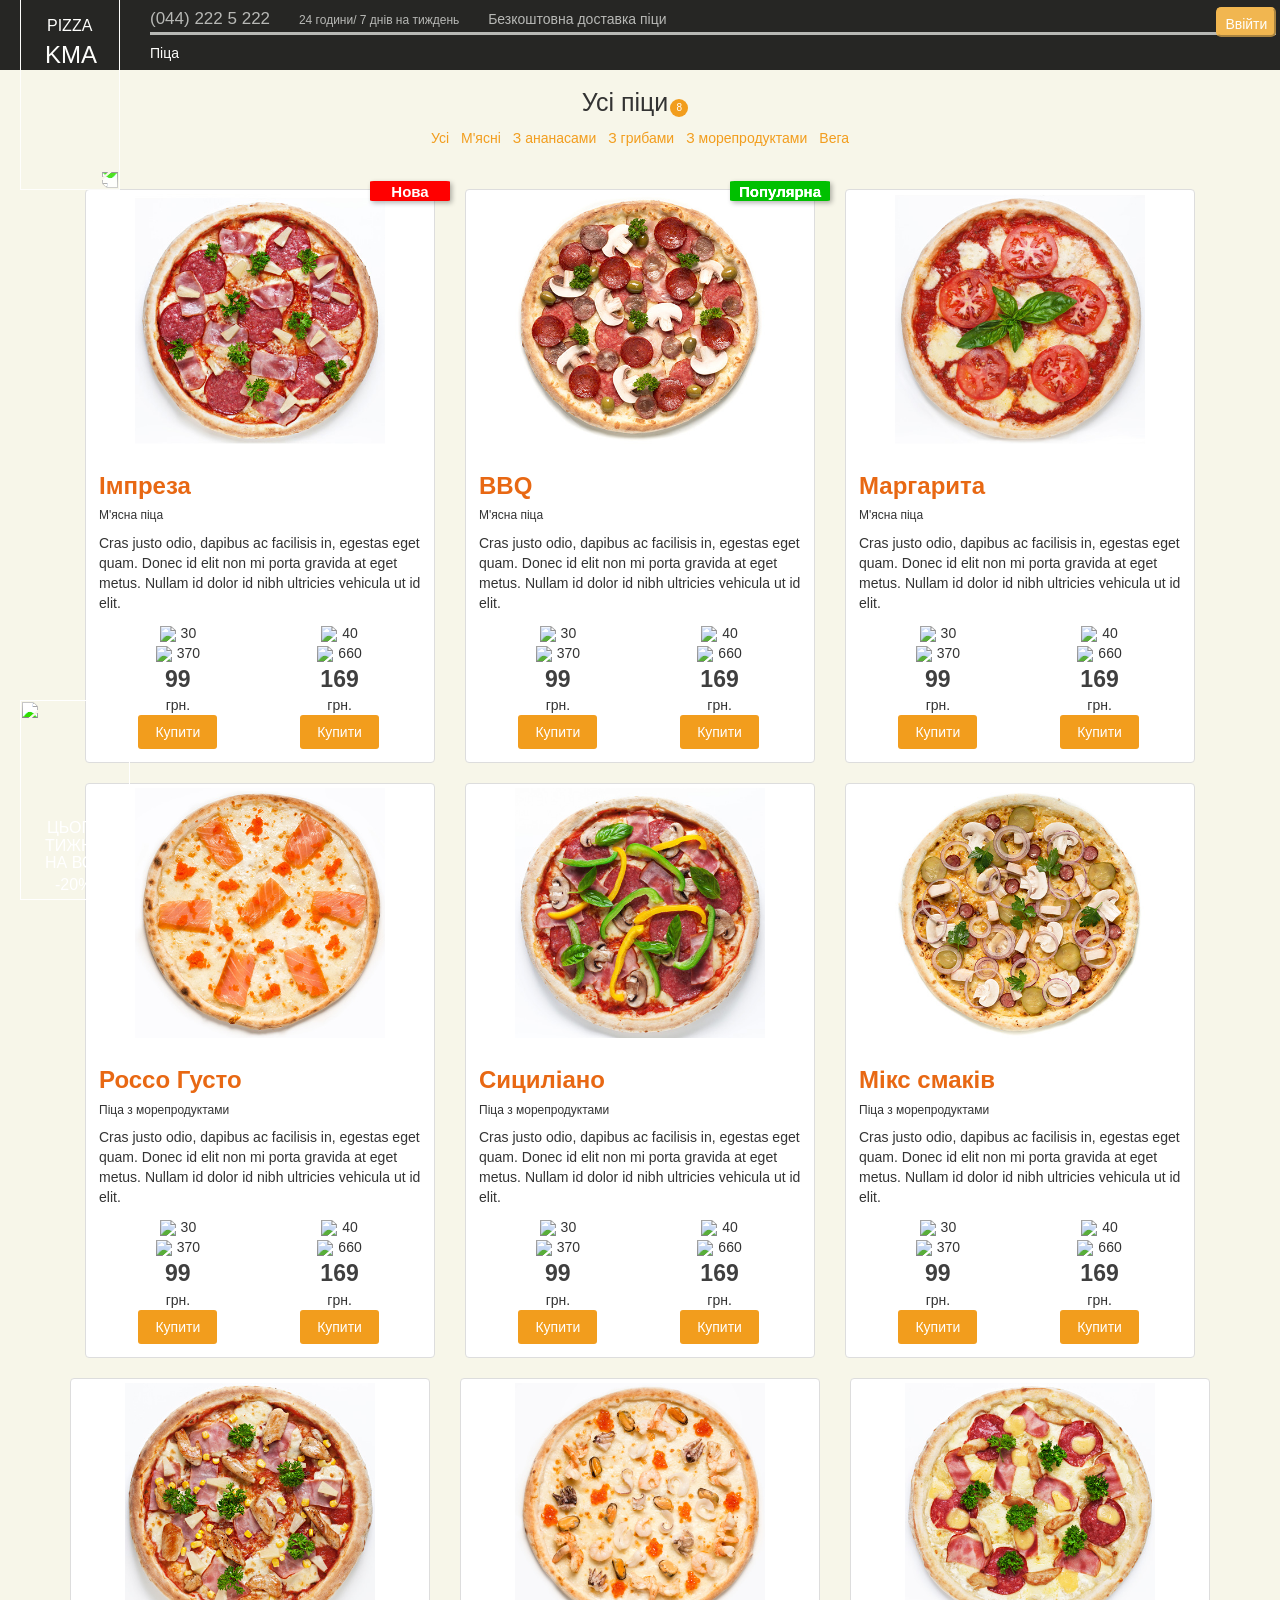
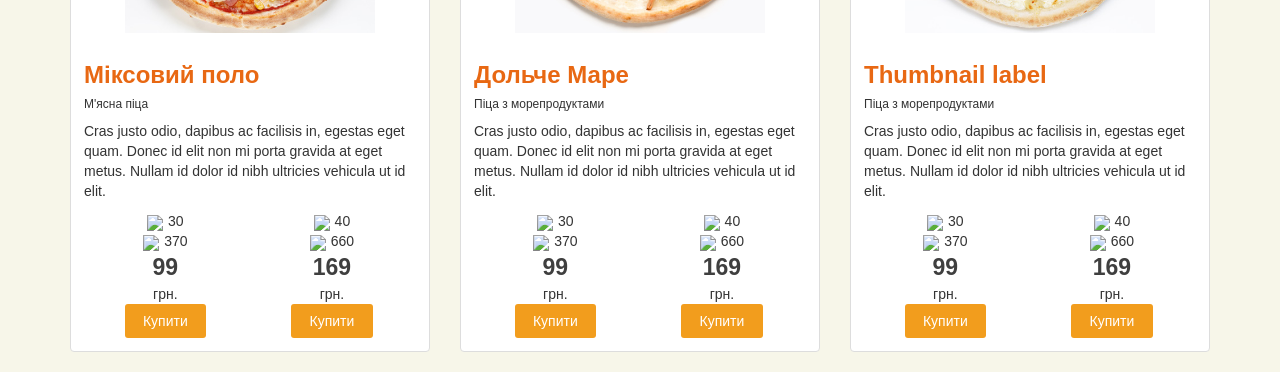
==== Laba4/JS-Pizza-master/JS-Pizza-master/Frontend/www/index.html @ 00e3307b "Add files via upload" ====
<!DOCTYPE html>
<html>
<head lang="en">
    <meta charset="UTF-8">
    <title>Pizza</title>

    <!-- Bootsrap CSS -->
    
    <link rel="stylesheet" href="https://maxcdn.bootstrapcdn.com/bootstrap/3.3.6/css/bootstrap.min.css">

    <!-- LESS основний файл -->
    <link rel="stylesheet/less" type="text/css" href="assets/less/main.less" />
    <link rel="stylesheet" href="assets/less/main.css">
    
    
    <!-- LESS JavaScript компілятор -->
   <!--  <script src="C:\Users\senat\Desktop\html\Laba4\JS-Pizza-master\JS-Pizza-master\Frontend\www\assets\js"></script> -->

</head>

<body>
 
    <header>

        <div class="header">

            <div class= "pizzaKMAFlag">
              <img src="C:\Users\senat\Desktop\html\Laba4\JS-Pizza-master\JS-Pizza-master\Frontend\www\assets\images\discount.svg" class="flagTop">
              <p class="pizza">PIZZA</p>
              <p class="KMA">KMA</p>
            </div> 

            <div class="firstLine">
                <span class="number">(044) 222 5 222</span>
                <span class="twenty47">24 години/ 7 днів на тиждень</span> 
                <span class="freeDelivery">Безкоштовна доставка піци</span>
                <button class="signIn">Ввійти</button>    
            </div>

            <div class="secondLine"><p class="piza">Піца</p></div>

       </div> 
    </header>



    
    

<div id="cart"></div>
<div class="container">

    <div class="sidePanel">
        
    </div>

    <div class="afterHeader">
        <div class="allPizzas"><span>Усі піци</span><span class="amountOfPizzas">8</span></div>
        <div class="typesOfPizzas">
            <button class="type">Усі</button>
            <button class="type">М'ясні</button>
            <button class="type">З ананасами</button>
            <button class="type">З грибами</button>
            <button class="type">З морепродуктами</button>
            <button class="type">Вега</button>
        </div>
    </div>

    <div class="col-sm-6 col-md-4">
        <div class="thumbnail pizza-card">
            <img src="assets/images/pizza_7.jpg">

            <div class="caption"><h3 class="title" data-new='Нова'>Імпреза</h3>
                <h6 class="greyType">М'ясна піца</h6>
                <p>Cras justo odio, dapibus ac facilisis in, egestas eget quam. Donec id elit non mi porta gravida at eget metus. Nullam id dolor id nibh ultricies vehicula ut id elit.</p>
                
                <div class="firstColumn">
                    <div class="size"><img src="C:\Users\senat\Desktop\html\Laba4\JS-Pizza-master\JS-Pizza-master\Frontend\www\assets\images\size-icon.svg" class="imgSize">30</div>
                    <div class="weight"><img src="C:\Users\senat\Desktop\html\Laba4\JS-Pizza-master\JS-Pizza-master\Frontend\www\assets\images\weight.svg" class="imgWeight">370</div>
                    <div class="price-primary">99</div>
                    <div class="grn">грн.</div>   
                    <div href="#" class="btnbtn-primary">Купити</div>
                </div>

                <div class="secondColumn">
                    <div class="size"><img src="C:\Users\senat\Desktop\html\Laba4\JS-Pizza-master\JS-Pizza-master\Frontend\www\assets\images\size-icon.svg" class="imgSize">40</div>
                    <div class="weight"><img src="C:\Users\senat\Desktop\html\Laba4\JS-Pizza-master\JS-Pizza-master\Frontend\www\assets\images\weight.svg" class="imgWeight">660</div>
                        <div class="price-default">169</div>
                        <div class="grn">грн.</div>
                        <div href="#" class="btnbtn-default">Купити</div>
                </div> 
                    
            </div>
        </div>
    </div>



        <div class="col-sm-6 col-md-4">

            <div class="thumbnail pizza-card">                
                <img src="assets/images/pizza_2.jpg">

                <div class="caption"><h3 class="title" data-popular='Популярна'>BBQ</h3>
                    <h6 class="greyType">М'ясна піца</h6>
                    <p>Cras justo odio, dapibus ac facilisis in, egestas eget quam. Donec id elit non mi porta gravida at eget metus. Nullam id dolor id nibh ultricies vehicula ut id elit.</p>

                    <div class="firstColumn">
                        <div class="size"><img src="C:\Users\senat\Desktop\html\Laba4\JS-Pizza-master\JS-Pizza-master\Frontend\www\assets\images\size-icon.svg" class="imgSize">30</div>
                        <div class="weight"><img src="C:\Users\senat\Desktop\html\Laba4\JS-Pizza-master\JS-Pizza-master\Frontend\www\assets\images\weight.svg" class="imgWeight">370</div>
                        <div class="price-primary">99</div>
                        <div class="grn">грн.</div>   
                        <div href="#" class="btnbtn-primary">Купити</div>
                    </div>
    
                    <div class="secondColumn">
                        <div class="size"><img src="C:\Users\senat\Desktop\html\Laba4\JS-Pizza-master\JS-Pizza-master\Frontend\www\assets\images\size-icon.svg" class="imgSize">40</div>
                        <div class="weight"><img src="C:\Users\senat\Desktop\html\Laba4\JS-Pizza-master\JS-Pizza-master\Frontend\www\assets\images\weight.svg" class="imgWeight">660</div>
                            <div class="price-default">169</div>
                            <div class="grn">грн.</div>
                            <div href="#" class="btnbtn-default">Купити</div>
                    </div> 

                </div>
            </div>
        </div>


        <div class="col-sm-6 col-md-4">
            <div class="thumbnail pizza-card">
                <img src="assets/images/pizza_3.jpg">

                <div class="caption"><h3 class="title">Маргарита</h3>
                    <h6 class="greyType">М'ясна піца</h6>
                    <p>Cras justo odio, dapibus ac facilisis in, egestas eget quam. Donec id elit non mi porta gravida at eget metus. Nullam id dolor id nibh ultricies vehicula ut id elit.</p>

                    <div class="firstColumn">
                        <div class="size"><img src="C:\Users\senat\Desktop\html\Laba4\JS-Pizza-master\JS-Pizza-master\Frontend\www\assets\images\size-icon.svg" class="imgSize">30</div>
                        <div class="weight"><img src="C:\Users\senat\Desktop\html\Laba4\JS-Pizza-master\JS-Pizza-master\Frontend\www\assets\images\weight.svg" class="imgWeight">370</div>
                        <div class="price-primary">99</div>
                        <div class="grn">грн.</div>   
                        <div href="#" class="btnbtn-primary">Купити</div>
                    </div>
    
                    <div class="secondColumn">
                        <div class="size"><img src="C:\Users\senat\Desktop\html\Laba4\JS-Pizza-master\JS-Pizza-master\Frontend\www\assets\images\size-icon.svg" class="imgSize">40</div>
                        <div class="weight"><img src="C:\Users\senat\Desktop\html\Laba4\JS-Pizza-master\JS-Pizza-master\Frontend\www\assets\images\weight.svg" class="imgWeight">660</div>
                            <div class="price-default">169</div>
                            <div class="grn">грн.</div>
                            <div href="#" class="btnbtn-default">Купити</div>
                    </div> 

                </div>
            </div>
        </div>


        <div class="col-sm-6 col-md-4">
            <div class="thumbnail pizza-card">
                <img src="assets/images/pizza_4.jpg">

                <div class="caption"><h3 class="title">Россо Густо</h3>
                    <h6 class="greyType">Піца з морепродуктами</h6>
                    <p>Cras justo odio, dapibus ac facilisis in, egestas eget quam. Donec id elit non mi porta gravida at eget metus. Nullam id dolor id nibh ultricies vehicula ut id elit.</p>

                    <div class="firstColumn">
                        <div class="size"><img src="C:\Users\senat\Desktop\html\Laba4\JS-Pizza-master\JS-Pizza-master\Frontend\www\assets\images\size-icon.svg" class="imgSize">30</div>
                        <div class="weight"><img src="C:\Users\senat\Desktop\html\Laba4\JS-Pizza-master\JS-Pizza-master\Frontend\www\assets\images\weight.svg" class="imgWeight">370</div>
                        <div class="price-primary">99</div>
                        <div class="grn">грн.</div>   
                        <div href="#" class="btnbtn-primary">Купити</div>
                    </div>
    
                    <div class="secondColumn">
                        <div class="size"><img src="C:\Users\senat\Desktop\html\Laba4\JS-Pizza-master\JS-Pizza-master\Frontend\www\assets\images\size-icon.svg" class="imgSize">40</div>
                        <div class="weight"><img src="C:\Users\senat\Desktop\html\Laba4\JS-Pizza-master\JS-Pizza-master\Frontend\www\assets\images\weight.svg" class="imgWeight">660</div>
                            <div class="price-default">169</div>
                            <div class="grn">грн.</div>
                            <div href="#" class="btnbtn-default">Купити</div>
                    </div> 

                </div>
            </div>
        </div>


        <div class="col-sm-6 col-md-4">
            <div class="thumbnail pizza-card">
                <img src="assets/images/pizza_5.jpg">

                <div class="caption"><h3 class="title">Сициліано</h3>
                    <h6 class="greyType">Піца з морепродуктами</h6>
                    <p>Cras justo odio, dapibus ac facilisis in, egestas eget quam. Donec id elit non mi porta gravida at eget metus. Nullam id dolor id nibh ultricies vehicula ut id elit.</p>

                    <div class="firstColumn">
                        <div class="size"><img src="C:\Users\senat\Desktop\html\Laba4\JS-Pizza-master\JS-Pizza-master\Frontend\www\assets\images\size-icon.svg" class="imgSize">30</div>
                        <div class="weight"><img src="C:\Users\senat\Desktop\html\Laba4\JS-Pizza-master\JS-Pizza-master\Frontend\www\assets\images\weight.svg" class="imgWeight">370</div>
                        <div class="price-primary">99</div>
                        <div class="grn">грн.</div>   
                        <div href="#" class="btnbtn-primary">Купити</div>
                    </div>
    
                    <div class="secondColumn">
                        <div class="size"><img src="C:\Users\senat\Desktop\html\Laba4\JS-Pizza-master\JS-Pizza-master\Frontend\www\assets\images\size-icon.svg" class="imgSize">40</div>
                        <div class="weight"><img src="C:\Users\senat\Desktop\html\Laba4\JS-Pizza-master\JS-Pizza-master\Frontend\www\assets\images\weight.svg" class="imgWeight">660</div>
                            <div class="price-default">169</div>
                            <div class="grn">грн.</div>
                            <div href="#" class="btnbtn-default">Купити</div>
                    </div> 

                </div>
            </div>
        </div>


        <div class="col-sm-6 col-md-4">
            <div class="thumbnail pizza-card">
                <img src="assets/images/pizza_6.jpg">

                <div class="caption"><h3 class="title">Мікс смаків</h3>
                    <h6 class="greyType">Піца з морепродуктами</h6>
                    <p>Cras justo odio, dapibus ac facilisis in, egestas eget quam. Donec id elit non mi porta gravida at eget metus. Nullam id dolor id nibh ultricies vehicula ut id elit.</p>

                    <div class="firstColumn">
                        <div class="size"><img src="C:\Users\senat\Desktop\html\Laba4\JS-Pizza-master\JS-Pizza-master\Frontend\www\assets\images\size-icon.svg" class="imgSize">30</div>
                        <div class="weight"><img src="C:\Users\senat\Desktop\html\Laba4\JS-Pizza-master\JS-Pizza-master\Frontend\www\assets\images\weight.svg" class="imgWeight">370</div>
                        <div class="price-primary">99</div>
                        <div class="grn">грн.</div>   
                        <div href="#" class="btnbtn-primary">Купити</div>
                    </div>
    
                    <div class="secondColumn">
                        <div class="size"><img src="C:\Users\senat\Desktop\html\Laba4\JS-Pizza-master\JS-Pizza-master\Frontend\www\assets\images\size-icon.svg" class="imgSize">40</div>
                        <div class="weight"><img src="C:\Users\senat\Desktop\html\Laba4\JS-Pizza-master\JS-Pizza-master\Frontend\www\assets\images\weight.svg" class="imgWeight">660</div>
                            <div class="price-default">169</div>
                            <div class="grn">грн.</div>
                            <div href="#" class="btnbtn-default">Купити</div>
                    </div> 

                </div>
            </div>
        </div>


        <div class="row" id="pizza_list">
            <div class="col-sm-6 col-md-4">
                <div class="thumbnail pizza-card">
                    <img src="assets/images/pizza_1.jpg">
    
                    <div class="caption"><h3 class="title">Міксовий поло</h3>
                        <h6 class="greyType">М'ясна піца</h6>
                        <p>Cras justo odio, dapibus ac facilisis in, egestas eget quam. Donec id elit non mi porta gravida at eget metus. Nullam id dolor id nibh ultricies vehicula ut id elit.</p>
    
                        <div class="firstColumn">
                            <div class="size"><img src="C:\Users\senat\Desktop\html\Laba4\JS-Pizza-master\JS-Pizza-master\Frontend\www\assets\images\size-icon.svg" class="imgSize">30</div>
                            <div class="weight"><img src="C:\Users\senat\Desktop\html\Laba4\JS-Pizza-master\JS-Pizza-master\Frontend\www\assets\images\weight.svg" class="imgWeight">370</div>
                            <div class="price-primary">99</div>
                            <div class="grn">грн.</div>   
                            <div href="#" class="btnbtn-primary">Купити</div>
                        </div>
        
                        <div class="secondColumn">
                            <div class="size"><img src="C:\Users\senat\Desktop\html\Laba4\JS-Pizza-master\JS-Pizza-master\Frontend\www\assets\images\size-icon.svg" class="imgSize">40</div>
                            <div class="weight"><img src="C:\Users\senat\Desktop\html\Laba4\JS-Pizza-master\JS-Pizza-master\Frontend\www\assets\images\weight.svg" class="imgWeight">660</div>
                                <div class="price-default">169</div>
                                <div class="grn">грн.</div>
                                <div href="#" class="btnbtn-default">Купити</div>
                        </div> 

                    </div>
                </div>
            </div>


        <div class="col-sm-6 col-md-4">
            <div class="thumbnail pizza-card">
                <img src="assets/images/pizza_8.jpg">

                <div class="caption"><h3 class="title">Дольче Маре</h3>
                    <h6 class="greyType">Піца з морепродуктами</h6>
                    <p>Cras justo odio, dapibus ac facilisis in, egestas eget quam. Donec id elit non mi porta gravida at eget metus. Nullam id dolor id nibh ultricies vehicula ut id elit.</p>

                    <div class="firstColumn">
                        <div class="size"><img src="C:\Users\senat\Desktop\html\Laba4\JS-Pizza-master\JS-Pizza-master\Frontend\www\assets\images\size-icon.svg" class="imgSize">30</div>
                        <div class="weight"><img src="C:\Users\senat\Desktop\html\Laba4\JS-Pizza-master\JS-Pizza-master\Frontend\www\assets\images\weight.svg" class="imgWeight">370</div>
                        <div class="price-primary">99</div>
                        <div class="grn">грн.</div>   
                        <div href="#" class="btnbtn-primary">Купити</div>
                    </div>
    
                    <div class="secondColumn">
                        <div class="size"><img src="C:\Users\senat\Desktop\html\Laba4\JS-Pizza-master\JS-Pizza-master\Frontend\www\assets\images\size-icon.svg" class="imgSize">40</div>
                        <div class="weight"><img src="C:\Users\senat\Desktop\html\Laba4\JS-Pizza-master\JS-Pizza-master\Frontend\www\assets\images\weight.svg" class="imgWeight">660</div>
                            <div class="price-default">169</div>
                            <div class="grn">грн.</div>
                            <div href="#" class="btnbtn-default">Купити</div>
                    </div> 

                </div>
            </div>
        </div>


        <div class="col-sm-6 col-md-4">
            <div class="thumbnail pizza-card">
                <img src="assets/images/pizza_9.jpg">

                <div class="caption"><h3 class="title">Thumbnail label</h3>
                    <h6 class="greyType">Піца з морепродуктами</h6>
                    <p>Cras justo odio, dapibus ac facilisis in, egestas eget quam. Donec id elit non mi porta gravida at eget metus. Nullam id dolor id nibh ultricies vehicula ut id elit.</p>

                    <div class="firstColumn">
                        <div class="size"><img src="C:\Users\senat\Desktop\html\Laba4\JS-Pizza-master\JS-Pizza-master\Frontend\www\assets\images\size-icon.svg" class="imgSize">30</div>
                        <div class="weight"><img src="C:\Users\senat\Desktop\html\Laba4\JS-Pizza-master\JS-Pizza-master\Frontend\www\assets\images\weight.svg" class="imgWeight">370</div>
                        <div class="price-primary">99</div>
                        <div class="grn">грн.</div>   
                        <div href="#" class="btnbtn-primary">Купити</div>
                    </div>
    
                    <div class="secondColumn">
                        <div class="size"><img src="C:\Users\senat\Desktop\html\Laba4\JS-Pizza-master\JS-Pizza-master\Frontend\www\assets\images\size-icon.svg" class="imgSize">40</div>
                        <div class="weight"><img src="C:\Users\senat\Desktop\html\Laba4\JS-Pizza-master\JS-Pizza-master\Frontend\www\assets\images\weight.svg" class="imgWeight">660</div>
                            <div class="price-default">169</div>
                            <div class="grn">грн.</div>
                            <div href="#" class="btnbtn-default">Купити</div>
                    </div> 

                </div>
            </div>
        </div>


    </div>
</div>

<footer class="footer">
    <div class="bottomFlagDiscount">
        <img src="C:\Users\senat\Desktop\html\Laba4\JS-Pizza-master\JS-Pizza-master\Frontend\www\assets\images\discount.svg" class="flagBottom">
              <p class="this">ЦЬОГО</p>
              <p class="week">ТИЖНЯ</p>
              <p class="forAll">НА ВСЕ</p>
              <p class="discount">-20%</p>
    </div>
    
</footer>

<!-- jQuery JavaScript -->
<script type="text/javascript" src="https://code.jquery.com/jquery-2.1.4.min.js"> </script>

<!--Bootsrap JavaScript -->
<script src="https://maxcdn.bootstrapcdn.com/bootstrap/3.3.6/js/bootstrap.min.js"></script>

<!--Own JavaScript -->
<!--<script type="text/javascript"  src="assets/js/main.js"> </script>-->
    <style type="text/css">
       
    </style>

</body>

</html>
---- Laba4/JS-Pizza-master/JS-Pizza-master/Frontend/www/assets/less/main.css ----
.pizza-card img {
  max-width: 250px;
}
body {
  background-color: #f7f6e9;
}
.header {
  position: fixed;
  z-index: 1;
  width: 100%;
  height: 70px;
  background-color: black;
  opacity: 85%;
}
.pizzaKMAFlag {
  display: block;
  float: left;
  height: 75px;
  width: 30px;
  margin-left: 10px;
}
.flagTop {
  height: 200px;
  width: 100px;
  position: relative;
  transform: rotate(180deg);
  filter: brightness(100%);
  -webkit-filter: contrast(200%);
  margin-left: 10px;
  margin-top: -10px;
}
.pizza,
.KMA {
  position: absolute;
  display: inline;
  color: white;
}
.pizza {
  top: 15px;
  left: 47px;
  font-size: 16px;
}
.KMA {
  top: 38px;
  left: 45px;
  font-size: 24px;
}
.firstLine {
  height: 40%;
  width: 88%;
  margin-left: 150px;
  margin-top: 7px;
  position: absolute;
  color: #acadac;
  border-bottom: 3px solid #acadac;
}
.number {
  margin-right: 10px;
  font-size: 17px;
}
.twenty47 {
  font-size: 12px;
  padding: 5px;
}
.twenty47,
.freeDelivery {
  margin-right: 10px;
  margin-left: 10px;
  margin-top: 10px;
  margin-bottom: 15px;
}
.signIn {
  float: right;
  width: 60px;
  height: 30px;
  padding: 5px;
  background-color: #f0ab35;
  color: white;
  border-radius: 5px;
  border-color: #f0ab35;
}
.secondLine {
  height: 40%;
  width: 88%;
  margin-left: 150px;
  margin-top: 43px;
  color: white;
}
.afterHeader {
  display: block;
  text-align: center;
  flex-wrap: nowrap;
  margin-top: 85px;
  margin-bottom: 40px;
}
.allPizzas {
  font-size: 25px;
  display: block;
  box-sizing: border-box;
}
.row {
  margin-top: 100px;
}
.amountOfPizzas {
  justify-content: space-around;
  display: inline-flex;
  margin: 10px;
  text-align: center;
  box-sizing: inherit;
  background-color: #f29d1d;
  color: white;
  margin-left: 2px;
  height: 18px;
  width: 18px;
  line-height: 18px;
  font-size: 10px;
  border-radius: 55%;
}
.typesOfPizzas {
  justify-content: center;
  display: flex;
  color: #f29d1d;
}
.type {
  background-color: #f7f6e9;
  border: none;
}
.footer {
  position: fixed;
  left: 0px;
  bottom: 0px;
  height: 200px;
  width: 100%;
  z-index: 1;
}
.bottomFlagDiscount {
  display: block;
  float: left;
  height: 75px;
  width: 30px;
  margin-left: 10px;
}
.flagBottom {
  height: 200px;
  width: 110px;
  position: relative;
  filter: brightness(100%);
  -webkit-filter: contrast(200%);
  margin-left: 10px;
  margin-bottom: -25px;
}
.this,
.week,
.forAll,
.discount {
  position: absolute;
  display: inline;
  font-size: 16px;
  color: white;
}
.this {
  bottom: 50px;
  left: 47px;
}
.week {
  bottom: 32px;
  left: 45px;
}
.forAll {
  bottom: 15px;
  left: 45px;
}
.discount {
  bottom: -7px;
  left: 55px;
}
.popularPizza {
  display: block;
  /*padding: 5px;*/
  float: right;
  background-color: green;
  color: white;
}
.title {
  color: #e86813;
  font-weight: bold;
}
.btnbtn-primary,
.btnbtn-default {
  width: 50%;
  display: inline-block;
  padding: 7px;
  color: white;
  background-color: #f29d1d;
  border-radius: 3px;
}
.price-primary,
.price-default {
  display: block;
  color: black;
  font-size: 23px;
  opacity: 75%;
  font-weight: bold;
}
.grn {
  display: block;
}
.firstColumn {
  display: inline-block;
  text-align: center;
  width: 49%;
}
.secondColumn {
  display: inline-block;
  text-align: center;
  width: 49%;
}
.imgSize,
.imgWeight {
  margin-right: 5px;
}
[data-new]::after {
  content: attr(data-new);
  position: absolute;
  width: 80px;
  bottom: 98%;
  right: 0;
  background: red;
  border-radius: 5%;
  color: white;
  box-shadow: 2px 2px 5px rgba(0, 0, 0, 0.3);
  pointer-events: none;
  text-align: center;
  font-size: 15px;
  padding-bottom: 3px;
  padding-top: 3px;
  height: 20px;
  box-sizing: border-box;
}
[data-popular]::after {
  content: attr(data-popular);
  position: absolute;
  width: 100px;
  bottom: 98%;
  right: 0;
  background: green;
  filter: brightness(150%);
  border-radius: 5%;
  color: white;
  box-shadow: 2px 2px 5px rgba(0, 0, 0, 0.3);
  pointer-events: none;
  text-align: center;
  font-size: 15px;
  padding-bottom: 3px;
  padding-top: 3px;
  height: 20px;
  box-sizing: border-box;
}
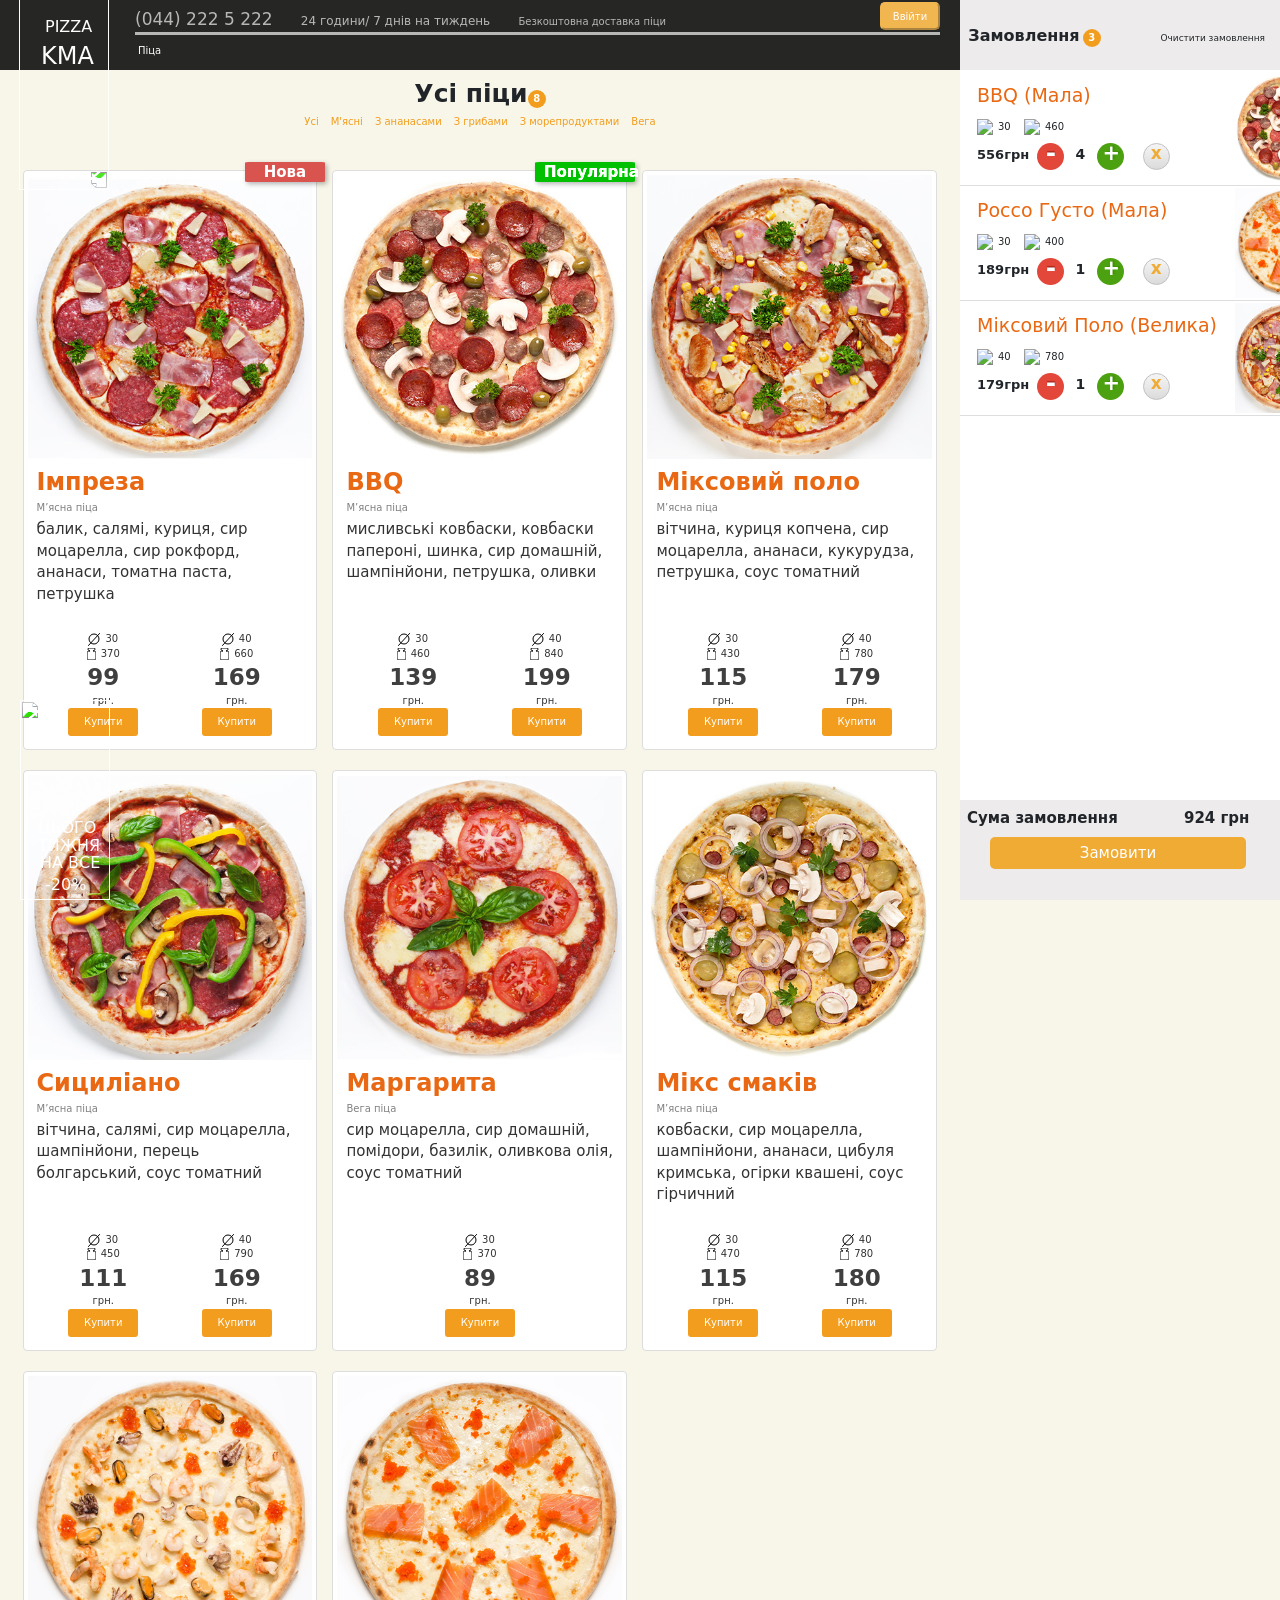
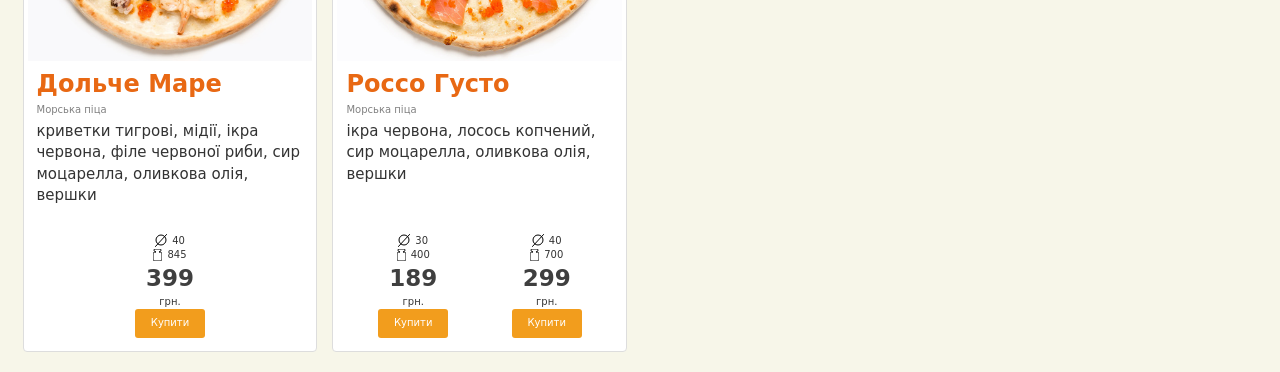
==== commit bd691d6d: "Add files via upload" ====
--- a/Laba4/JS-Pizza-master/JS-Pizza-master/Frontend/www/index.html
+++ b/Laba4/JS-Pizza-master/JS-Pizza-master/Frontend/www/index.html
@@ -6,23 +6,27 @@
 
     <!-- Bootsrap CSS -->
     
+  
+    <!-- LESS основний файл -->
+    <link rel="stylesheet" href="assets/less/main.css">
     <link rel="stylesheet" href="https://maxcdn.bootstrapcdn.com/bootstrap/3.3.6/css/bootstrap.min.css">
+    
+    <link href="https://cdn.jsdelivr.net/npm/bootstrap@5.0.0-beta2/dist/css/bootstrap.min.css" rel="stylesheet" integrity="sha384-BmbxuPwQa2lc/FVzBcNJ7UAyJxM6wuqIj61tLrc4wSX0szH/Ev+nYRRuWlolflfl" crossorigin="anonymous">
 
     <!-- LESS основний файл -->
-    <link rel="stylesheet/less" type="text/css" href="assets/less/main.less" />
-    <link rel="stylesheet" href="assets/less/main.css">
-    
+    <link rel="stylesheet/less" type="text/css" href="assets/less/main.less" >
+
     
     <!-- LESS JavaScript компілятор -->
    <!--  <script src="C:\Users\senat\Desktop\html\Laba4\JS-Pizza-master\JS-Pizza-master\Frontend\www\assets\js"></script> -->
 
 </head>
 
-<body>
+<body id="body">
  
-    <header>
-
-        <div class="header">
+   
+
+        <div class="col-xl-9.5 col-lg-9 col-md-8 col-sm-6 col-6" id="header">
 
             <div class= "pizzaKMAFlag">
               <img src="C:\Users\senat\Desktop\html\Laba4\JS-Pizza-master\JS-Pizza-master\Frontend\www\assets\images\discount.svg" class="flagTop">
@@ -40,22 +44,16 @@
             <div class="secondLine"><p class="piza">Піца</p></div>
 
        </div> 
-    </header>
-
-
-
-    
-    
-
-<div id="cart"></div>
-<div class="container">
-
-    <div class="sidePanel">
-        
-    </div>
-
+ 
+   
+
+   
+
+
+    <div class="col-xl-9.5 col-lg-9 col-md-8 col-sm-6 col-6 myPizzaList">
+        <div class="container">
     <div class="afterHeader">
-        <div class="allPizzas"><span>Усі піци</span><span class="amountOfPizzas">8</span></div>
+        <div class="allPizzas"><div class="allPizzas2"><span>Усі піци</span><span class="amountOfPizzas">8</span></div></div>
         <div class="typesOfPizzas">
             <button class="type">Усі</button>
             <button class="type">М'ясні</button>
@@ -66,11 +64,15 @@
         </div>
     </div>
 
+
+
+        <div class="row" id="pizza_list">
+
     <div class="col-sm-6 col-md-4">
         <div class="thumbnail pizza-card">
             <img src="assets/images/pizza_7.jpg">
 
-            <div class="caption"><h3 class="title" data-new='Нова'>Імпреза</h3>
+            <div class="caption"><h3 id="title" data-new='Нова'><span >Імпреза</h3>
                 <h6 class="greyType">М'ясна піца</h6>
                 <p>Cras justo odio, dapibus ac facilisis in, egestas eget quam. Donec id elit non mi porta gravida at eget metus. Nullam id dolor id nibh ultricies vehicula ut id elit.</p>
                 
@@ -101,7 +103,7 @@
             <div class="thumbnail pizza-card">                
                 <img src="assets/images/pizza_2.jpg">
 
-                <div class="caption"><h3 class="title" data-popular='Популярна'>BBQ</h3>
+                <div class="caption"><h3 id="title" data-popular='Популярна'>BBQ</h3>
                     <h6 class="greyType">М'ясна піца</h6>
                     <p>Cras justo odio, dapibus ac facilisis in, egestas eget quam. Donec id elit non mi porta gravida at eget metus. Nullam id dolor id nibh ultricies vehicula ut id elit.</p>
 
@@ -242,7 +244,6 @@
         </div>
 
 
-        <div class="row" id="pizza_list">
             <div class="col-sm-6 col-md-4">
                 <div class="thumbnail pizza-card">
                     <img src="assets/images/pizza_1.jpg">
@@ -329,9 +330,104 @@
             </div>
         </div>
 
-
     </div>
+
+
+    </div>
+
+    
+
 </div>
+
+
+
+<div class="col-xl-2.5 col-lg-3 col-md-4 col-sm-6 col-6" id="sidePanel">
+       <div id="topDiv">
+            
+        
+            <div class="zamovRow">
+                    <div class="zamovAndAmount">
+                        <p1 class="zamov">Замовлення</p1>
+                        <span class="amountZamov">3</span>
+                    </div>
+                <p4 class="cleanZamov">Очистити замовлення</p4>
+            </div>
+       
+       
+        </div> 
+
+
+       <div class="middleDiv">
+
+        <div id="somePizza">
+
+                        <p id="somePizzaName">BBQ (Мала)</p>
+                        <span class="size" id="somePizzaSize"><img src="C:\Users\senat\Desktop\html\Laba4\JS-Pizza-master\JS-Pizza-master\Frontend\www\assets\images\size-icon.svg" class="imgSize">30</span>
+                        <span class="weight" id="somePizzaWeight"><img src="C:\Users\senat\Desktop\html\Laba4\JS-Pizza-master\JS-Pizza-master\Frontend\www\assets\images\weight.svg" class="imgWeight">460</span>
+                        <div class="priceCounter"> 
+                        <span class="price" id="somePizzaPrice">556грн</span>
+                        <button class="minus"><i class="iconMinus">-</i></button>
+                            <span id="counterBetweenIcons">4</span>
+                        <button class="plus">+</button>     
+                        <button class="cross">x</button>
+                     </div>       
+
+            <img src="assets/images/pizza_2.jpg" id="somePizzaImg">
+
+        </div>
+
+        <div id="somePizza2">
+
+            <p id="somePizzaName">Россо Густо (Мала)</p>
+            <span class="size" id="somePizzaSize"><img src="C:\Users\senat\Desktop\html\Laba4\JS-Pizza-master\JS-Pizza-master\Frontend\www\assets\images\size-icon.svg" class="imgSize">30</span>
+            <span class="weight" id="somePizzaWeight"><img src="C:\Users\senat\Desktop\html\Laba4\JS-Pizza-master\JS-Pizza-master\Frontend\www\assets\images\weight.svg" class="imgWeight">400</span>
+            <div class="priceCounter"> 
+            <span class="price" id="somePizzaPrice">189грн</span>
+            <button class="minus"><i class="iconMinus">-</i></button>
+            <span id="counterBetweenIcons">1</span>
+            <button class="plus">+</button>     
+            <button class="cross">x</button>
+         </div>       
+
+<img src="assets/images/pizza_4.jpg" id="somePizzaImg">
+
+</div>
+
+
+<div id="somePizza3">
+
+    <p id="somePizzaName">Міксовий Поло (Велика)</p>
+    <span class="size" id="somePizzaSize"><img src="C:\Users\senat\Desktop\html\Laba4\JS-Pizza-master\JS-Pizza-master\Frontend\www\assets\images\size-icon.svg" class="imgSize">40</span>
+    <span class="weight" id="somePizzaWeight"><img src="C:\Users\senat\Desktop\html\Laba4\JS-Pizza-master\JS-Pizza-master\Frontend\www\assets\images\weight.svg" class="imgWeight">780</span>
+    <div class="priceCounter"> 
+    <span class="price" id="somePizzaPrice">179грн</span>
+    <button class="minus"><i class="iconMinus">-</i></button>
+    <span id="counterBetweenIcons">1</span>
+    <button class="plus">+</button>     
+    <button class="cross">x</button>
+ </div>       
+
+<img src="assets/images/pizza_1.jpg" id="somePizzaImg">
+
+</div>
+
+
+
+       </div>
+
+
+       <div id="bottomDiv">
+        <div class="sumazamovRow">
+            <p1 class="sumaZamov">Сума замовлення</p1>
+            <p1 class="priceZam">924 грн</p1>   
+        </div>
+        <button class="zamovutu">Замовити</button>
+   </div> 
+
+</div>
+
+
+
 
 <footer class="footer">
     <div class="bottomFlagDiscount">
@@ -351,7 +447,7 @@
 <script src="https://maxcdn.bootstrapcdn.com/bootstrap/3.3.6/js/bootstrap.min.js"></script>
 
 <!--Own JavaScript -->
-<!--<script type="text/javascript"  src="assets/js/main.js"> </script>-->
+<script type="text/javascript"  src="assets/js/main.js"> </script>
     <style type="text/css">
        
     </style>
--- a/Laba4/JS-Pizza-master/JS-Pizza-master/Frontend/www/assets/less/main.css
+++ b/Laba4/JS-Pizza-master/JS-Pizza-master/Frontend/www/assets/less/main.css
@@ -1,27 +1,261 @@
 .pizza-card img {
   max-width: 250px;
 }
-body {
+#body {
   background-color: #f7f6e9;
 }
-.header {
+.ingredients {
+  font-size: 15px;
+}
+.greyType {
+  color: grey;
+}
+.piza {
+  margin-left: -27px;
+}
+#sidePanel {
+  display: block;
+  top: 0;
+  right: 0;
+  height: 100vh;
+  position: fixed;
+  background-color: #ebe4e4;
+}
+.label {
+  align-items: center;
+}
+#topDiv {
+  position: fixed;
+  height: 10.3%;
+  width: inherit;
+  top: 0;
+  right: 0;
+  background-color: #edebeb;
+}
+.zamovRow {
+  display: block;
+  position: absolute;
+  top: 20%;
+  align-items: center;
+  width: 100%;
+}
+.zamov {
+  font-size: 16px;
+  font-weight: bold;
+}
+.zamovAndAmount {
+  display: inline-block;
+  box-sizing: border-box;
+  padding: 0.5833em 0.833em;
+}
+.amountZamov {
+  justify-content: space-around;
+  display: inline-flex;
+  text-align: center;
+  font-weight: bold;
+  box-sizing: inherit;
+  background-color: #f29d1d;
+  color: white;
+  height: 18px;
+  width: 18px;
+  line-height: 18px;
+  font-size: 10px;
+  border-radius: 55%;
+}
+.cleanZamov {
+  position: absolute;
+  top: 37%;
+  right: 15px;
+  font-size: 9px;
+}
+#bottomDiv {
+  position: fixed;
+  height: 100px;
+  width: inherit;
+  bottom: 0;
+  right: 0;
+  background-color: #edebeb;
+}
+.sumazamovRow {
+  display: flex;
+  align-items: center;
+  padding: 7px;
+}
+.sumaZamov {
+  font-size: 15px;
+  font-weight: bold;
+  width: 60%;
+}
+.priceZam {
+  position: absolute;
+  right: 0;
+  width: 30%;
+  font-size: 15px;
+  font-weight: bold;
+}
+.zamovutu {
+  position: absolute;
+  display: block;
+  border: none;
+  border-radius: 5px;
+  height: auto;
+  width: 80%;
+  padding: 5px;
+  margin-left: 30px;
+  color: white;
+  font-size: 15px;
+  background-color: #f0ab35;
+}
+.middleDiv {
+  position: fixed;
+  width: inherit;
+  height: calc(100% - 170px);
+  top: 70.15px;
+  right: 0;
+  background-color: white;
+}
+#somePizza {
+  position: fixed;
+  width: inherit;
+  height: 25,1%;
+  top: 70.53px;
+  right: 0;
+  border-bottom: 1px solid #dedede;
+}
+#somePizza2 {
+  position: fixed;
+  width: inherit;
+  height: 25,1%;
+  top: 185.57px;
+  right: 0;
+  border-bottom: 1px solid #dedede;
+}
+#somePizza3 {
+  position: fixed;
+  width: inherit;
+  height: 25,1%;
+  top: 300.61px;
+  right: 0;
+  border-bottom: 1px solid #dedede;
+}
+#somePizzaName {
+  color: #e86813;
+  font-size: 19px;
+  margin: 10px;
+  margin-left: 17px;
+}
+#somePizzaSize {
+  margin-left: 17px;
+}
+#somePizzaWeight {
+  margin-left: 10px;
+}
+#somePizzaPrice {
+  display: inline-block;
+  padding-right: 5px;
+  padding-top: 5px;
+  padding-bottom: 5px;
+  margin-left: 17px;
+  font-size: 13px;
+  font-weight: bold;
+}
+.minus {
+  padding-bottom: 6px;
+  display: inline-block;
+  align-items: center;
+  text-align: center;
+  vertical-align: middle;
+  box-sizing: inherit;
+  background-color: #e34739;
+  color: white;
+  height: 27px;
+  width: 27px;
+  line-height: 1px;
+  border-radius: 50%;
+  border: none;
+  font-size: 21px;
+  font-weight: bold;
+  text-shadow: 0px -1px 1px #8a1106;
+}
+.iconMinus {
+  font-size: 25px;
+  font-style: normal;
+}
+.plus {
+  padding-bottom: 6px;
+  display: inline-block;
+  align-items: center;
+  text-align: center;
+  vertical-align: middle;
+  box-sizing: inherit;
+  background-color: #4ca110;
+  color: white;
+  height: 27px;
+  width: 27px;
+  line-height: 3px;
+  border-radius: 50%;
+  border: none;
+  font-size: 21px;
+  font-weight: bold;
+  text-shadow: 2px -1px 1px #419109;
+}
+#counterBetweenIcons {
+  font-size: 14px;
+  font-weight: bold;
+  padding: 8px;
+}
+.priceCounter {
+  margin-top: 5px;
+  margin-bottom: 15px;
+}
+.cross {
+  padding-bottom: 6px;
+  display: inline-block;
+  align-items: center;
+  text-align: center;
+  vertical-align: middle;
+  box-sizing: inherit;
+  background-image: linear-gradient(#f5f5f5, #dbdbdb);
+  color: #f0ab35;
+  height: 27px;
+  width: 27px;
+  line-height: 3px;
+  border-radius: 50%;
+  border: none;
+  font-size: 17px;
+  font-weight: bold;
+  border: 1px solid #c2c0c0;
+  margin-left: 5%;
+}
+#somePizzaImg {
+  position: absolute;
+  top: -163px;
+  right: -230px;
+  transform: scale(0.25);
+  float: left;
+  overflow: hidden;
+  border-style: solid;
+}
+#header {
   position: fixed;
   z-index: 1;
-  width: 100%;
   height: 70px;
   background-color: black;
   opacity: 85%;
 }
+.myPizzaList {
+  margin-top: 70px;
+}
 .pizzaKMAFlag {
   display: block;
   float: left;
   height: 75px;
   width: 30px;
-  margin-left: 10px;
+  margin-left: -6px;
 }
 .flagTop {
   height: 200px;
-  width: 100px;
+  width: 90px;
   position: relative;
   transform: rotate(180deg);
   filter: brightness(100%);
@@ -37,18 +271,18 @@
 }
 .pizza {
   top: 15px;
-  left: 47px;
+  left: 45px;
   font-size: 16px;
 }
 .KMA {
   top: 38px;
-  left: 45px;
+  left: 41px;
   font-size: 24px;
 }
 .firstLine {
+  width: calc(100% - 155px);
   height: 40%;
-  width: 88%;
-  margin-left: 150px;
+  margin-left: 120px;
   margin-top: 7px;
   position: absolute;
   color: #acadac;
@@ -70,10 +304,12 @@
   margin-bottom: 15px;
 }
 .signIn {
-  float: right;
+  position: absolute;
+  right: 0;
   width: 60px;
-  height: 30px;
-  padding: 5px;
+  height: 28px;
+  margin-top: -5px;
+  padding: 3px;
   background-color: #f0ab35;
   color: white;
   border-radius: 5px;
@@ -81,7 +317,7 @@
 }
 .secondLine {
   height: 40%;
-  width: 88%;
+  width: 93%;
   margin-left: 150px;
   margin-top: 43px;
   color: white;
@@ -89,27 +325,36 @@
 .afterHeader {
   display: block;
   text-align: center;
-  flex-wrap: nowrap;
-  margin-top: 85px;
+  margin-top: 5px;
   margin-bottom: 40px;
 }
 .allPizzas {
   font-size: 25px;
-  display: block;
+  font-weight: bold;
+  display: block;
+  align-items: center;
+  width: 100%;
+}
+.allPizzas2 {
+  display: inline-block;
   box-sizing: border-box;
 }
 .row {
   margin-top: 100px;
+}
+.textCaption {
+  height: 150px;
+  max-height: 150px;
+  margin-bottom: -20px;
 }
 .amountOfPizzas {
   justify-content: space-around;
   display: inline-flex;
-  margin: 10px;
-  text-align: center;
+  text-align: center;
+  font-weight: bold;
   box-sizing: inherit;
   background-color: #f29d1d;
   color: white;
-  margin-left: 2px;
   height: 18px;
   width: 18px;
   line-height: 18px;
@@ -125,6 +370,11 @@
   background-color: #f7f6e9;
   border: none;
 }
+.type:focus {
+  color: white;
+  background-color: #f29d1d;
+  border-radius: 3px;
+}
 .footer {
   position: fixed;
   left: 0px;
@@ -142,7 +392,7 @@
 }
 .flagBottom {
   height: 200px;
-  width: 110px;
+  width: 90px;
   position: relative;
   filter: brightness(100%);
   -webkit-filter: contrast(200%);
@@ -160,34 +410,34 @@
 }
 .this {
   bottom: 50px;
-  left: 47px;
+  left: 38px;
 }
 .week {
   bottom: 32px;
-  left: 45px;
+  left: 38px;
 }
 .forAll {
   bottom: 15px;
-  left: 45px;
+  left: 40px;
 }
 .discount {
   bottom: -7px;
-  left: 55px;
-}
-.popularPizza {
-  display: block;
-  /*padding: 5px;*/
-  float: right;
+  left: 45px;
+}
+#pop {
+  display: block;
   background-color: green;
   color: white;
 }
 .title {
+  font-weight: bold;
+  font-size: 24px;
   color: #e86813;
-  font-weight: bold;
 }
 .btnbtn-primary,
 .btnbtn-default {
-  width: 50%;
+  max-width: 100%;
+  width: 70px;
   display: inline-block;
   padding: 7px;
   color: white;
@@ -208,24 +458,26 @@
 .firstColumn {
   display: inline-block;
   text-align: center;
-  width: 49%;
+  width: 45%;
 }
 .secondColumn {
   display: inline-block;
   text-align: center;
-  width: 49%;
+  width: 45%;
+}
+.columns {
+  display: flex;
+  justify-content: space-around;
 }
 .imgSize,
 .imgWeight {
   margin-right: 5px;
 }
-[data-new]::after {
-  content: attr(data-new);
+#New {
   position: absolute;
   width: 80px;
   bottom: 98%;
   right: 0;
-  background: red;
   border-radius: 5%;
   color: white;
   box-shadow: 2px 2px 5px rgba(0, 0, 0, 0.3);
@@ -237,8 +489,7 @@
   height: 20px;
   box-sizing: border-box;
 }
-[data-popular]::after {
-  content: attr(data-popular);
+#pop {
   position: absolute;
   width: 100px;
   bottom: 98%;
@@ -256,3 +507,29 @@
   height: 20px;
   box-sizing: border-box;
 }
+@media (max-width: 900px) {
+  .freeDelivery {
+    display: none;
+  }
+}
+@media (max-width: 769px) {
+  #header {
+    margin-top: -70px;
+  }
+  .twenty47 {
+    display: none;
+  }
+  .piza {
+    display: none;
+  }
+}
+@media (max-width: 992px) {
+  .freeDelivery {
+    display: none;
+  }
+}
+@media (max-width: 717px) {
+  .number {
+    display: none;
+  }
+}
